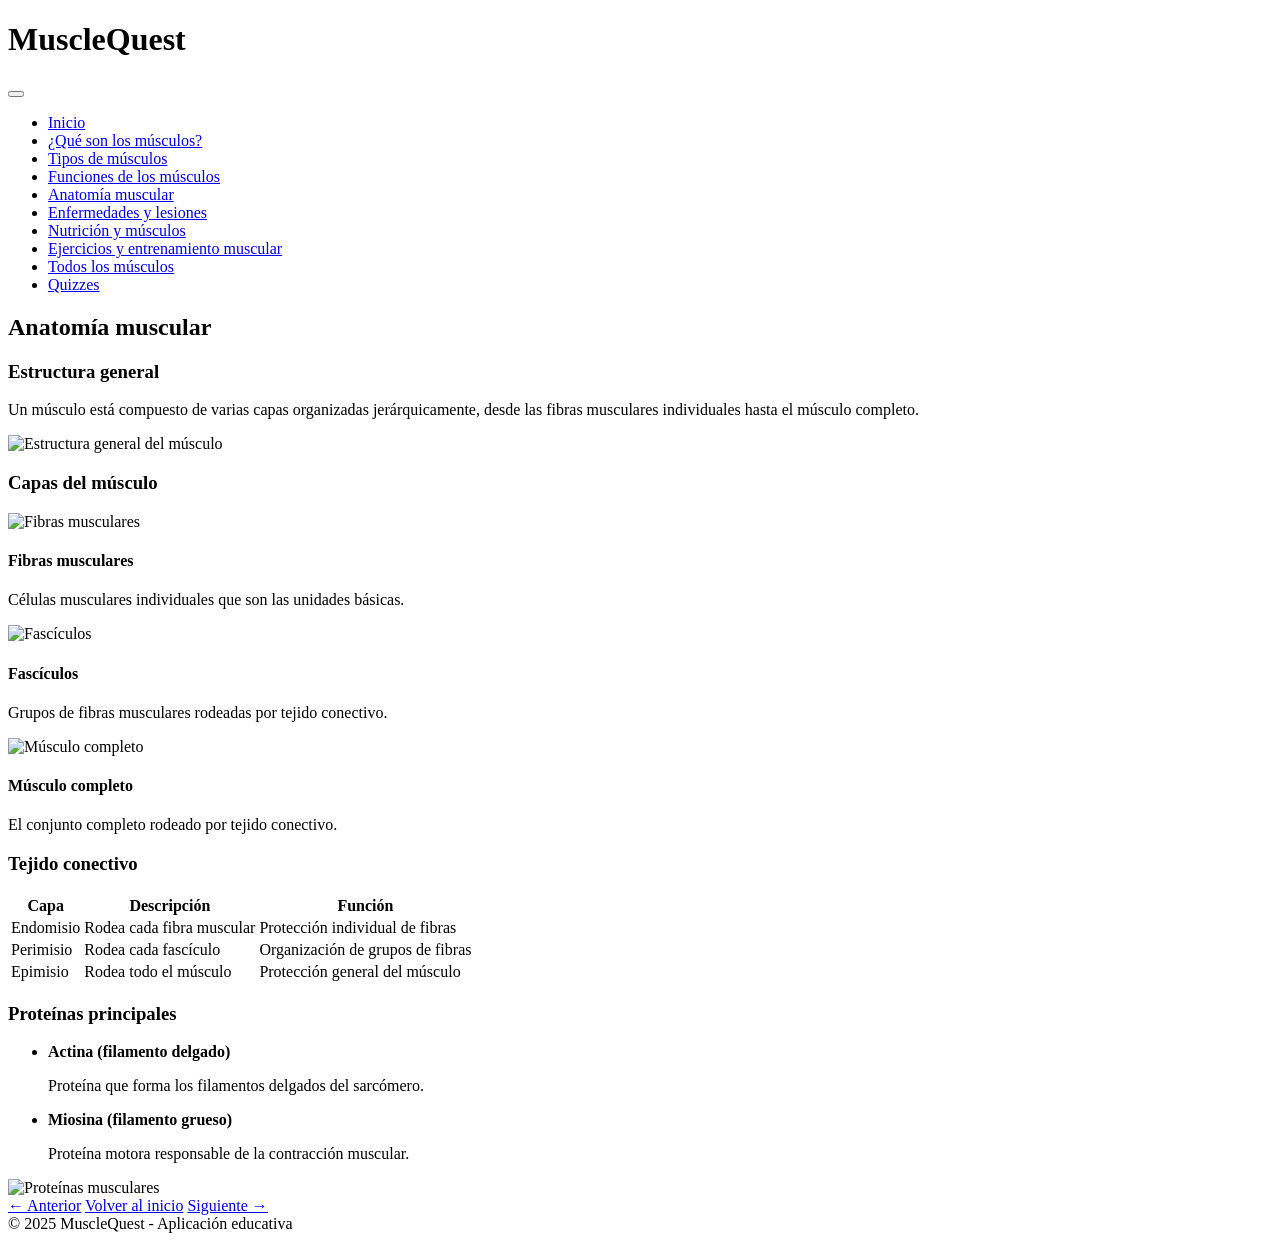
==== anatomia-muscular.html @ ca1c7f61 "Add files via upload" ====
<!DOCTYPE html>
<html lang="es">
<head>
    <meta charset="UTF-8">
    <meta name="viewport" content="width=device-width, initial-scale=1.0">
    <title>Anatomía muscular | MuscleQuest</title>
    <meta name="description" content="Explora la anatomía y estructura de los músculos del cuerpo humano.">
    <link rel="stylesheet" href="css/styles.css">
    <link rel="icon" type="image/x-icon" href="img/favicon.ico">
</head>
<body>
    <!-- Header con botón hamburguesa -->
    <header>
        <h1>MuscleQuest</h1>
        <button id="menu-btn" aria-label="Abrir menú" aria-expanded="false">
            <span></span>
            <span></span>
            <span></span>
        </button>
    </header>

    <!-- Menú de navegación -->
    <nav id="main-nav">
        <ul>
            <li><a href="index.html">Inicio</a></li>
            <li><a href="que-son-los-musculos.html">¿Qué son los músculos?</a></li>
            <li><a href="tipos-de-musculos.html">Tipos de músculos</a></li>
            <li><a href="funciones-de-los-musculos.html">Funciones de los músculos</a></li>
            <li><a href="anatomia-muscular.html">Anatomía muscular</a></li>
            <li><a href="enfermedades-y-lesiones.html">Enfermedades y lesiones</a></li>
            <li><a href="nutricion-y-musculos.html">Nutrición y músculos</a></li>
            <li><a href="ejercicios-y-entrenamiento-muscular.html">Ejercicios y entrenamiento muscular</a></li>
            <li><a href="todos-los-musculos.html">Todos los músculos</a></li>
            <li><a href="quizzes.html">Quizzes</a></li>
        </ul>
    </nav>

    <!-- Contenido principal -->
    <main>
        <h2>Anatomía muscular</h2>
        
        <!-- Introducción con imagen -->
        <section class="contenido-flex">
            <div class="texto-contenido">
                <h3>Estructura general</h3>
                <p>Un músculo está compuesto de varias capas organizadas jerárquicamente, 
                desde las fibras musculares individuales hasta el músculo completo.</p>
            </div>
            <img src="img/anatomia-general.jpg" alt="Estructura general del músculo" class="imagen-derecha">
        </section>

        <!-- Capas musculares -->
        <section class="capas-musculares">
            <h3>Capas del músculo</h3>
            <div class="grid-capas">
                <div class="capa-item">
                    <img src="img/fibras.jpg" alt="Fibras musculares">
                    <h4>Fibras musculares</h4>
                    <p>Células musculares individuales que son las unidades básicas.</p>
                </div>
                <div class="capa-item">
                    <img src="img/fasiculos.jpg" alt="Fascículos">
                    <h4>Fascículos</h4>
                    <p>Grupos de fibras musculares rodeadas por tejido conectivo.</p>
                </div>
                <div class="capa-item">
                    <img src="img/musculo-completo.jpg" alt="Músculo completo">
                    <h4>Músculo completo</h4>
                    <p>El conjunto completo rodeado por tejido conectivo.</p>
                </div>
            </div>
        </section>

        <!-- Tejido conectivo -->
        <section>
            <h3>Tejido conectivo</h3>
            <div class="tabla-contenedor">
                <table class="tabla-anatomia">
                    <thead>
                        <tr>
                            <th>Capa</th>
                            <th>Descripción</th>
                            <th>Función</th>
                        </tr>
                    </thead>
                    <tbody>
                        <tr>
                            <td>Endomisio</td>
                            <td>Rodea cada fibra muscular</td>
                            <td>Protección individual de fibras</td>
                        </tr>
                        <tr>
                            <td>Perimisio</td>
                            <td>Rodea cada fascículo</td>
                            <td>Organización de grupos de fibras</td>
                        </tr>
                        <tr>
                            <td>Epimisio</td>
                            <td>Rodea todo el músculo</td>
                            <td>Protección general del músculo</td>
                        </tr>
                    </tbody>
                </table>
            </div>
        </section>

        <!-- Proteínas principales -->
        <section class="contenido-flex reverse">
            <div class="texto-contenido">
                <h3>Proteínas principales</h3>
                <ul class="lista-proteinas">
                    <li>
                        <strong>Actina (filamento delgado)</strong>
                        <p>Proteína que forma los filamentos delgados del sarcómero.</p>
                    </li>
                    <li>
                        <strong>Miosina (filamento grueso)</strong>
                        <p>Proteína motora responsable de la contracción muscular.</p>
                    </li>
                </ul>
            </div>
            <img src="img/proteinas.jpg" alt="Proteínas musculares" class="imagen-derecha">
        </section>

        <!-- Navegación entre secciones -->
        <div class="navegacion-secciones">
            <a href="funciones-de-los-musculos.html" class="boton-nav">← Anterior</a>
            <a href="index.html" class="boton-volver">Volver al inicio</a>
            <a href="enfermedades-y-lesiones.html" class="boton-nav">Siguiente →</a>
        </div>
    </main>

    <!-- Footer -->
    <footer>
        © 2025 MuscleQuest - Aplicación educativa
    </footer>

    <!-- Scripts -->
    <script src="js/menu.js"></script>
</body>
</html>
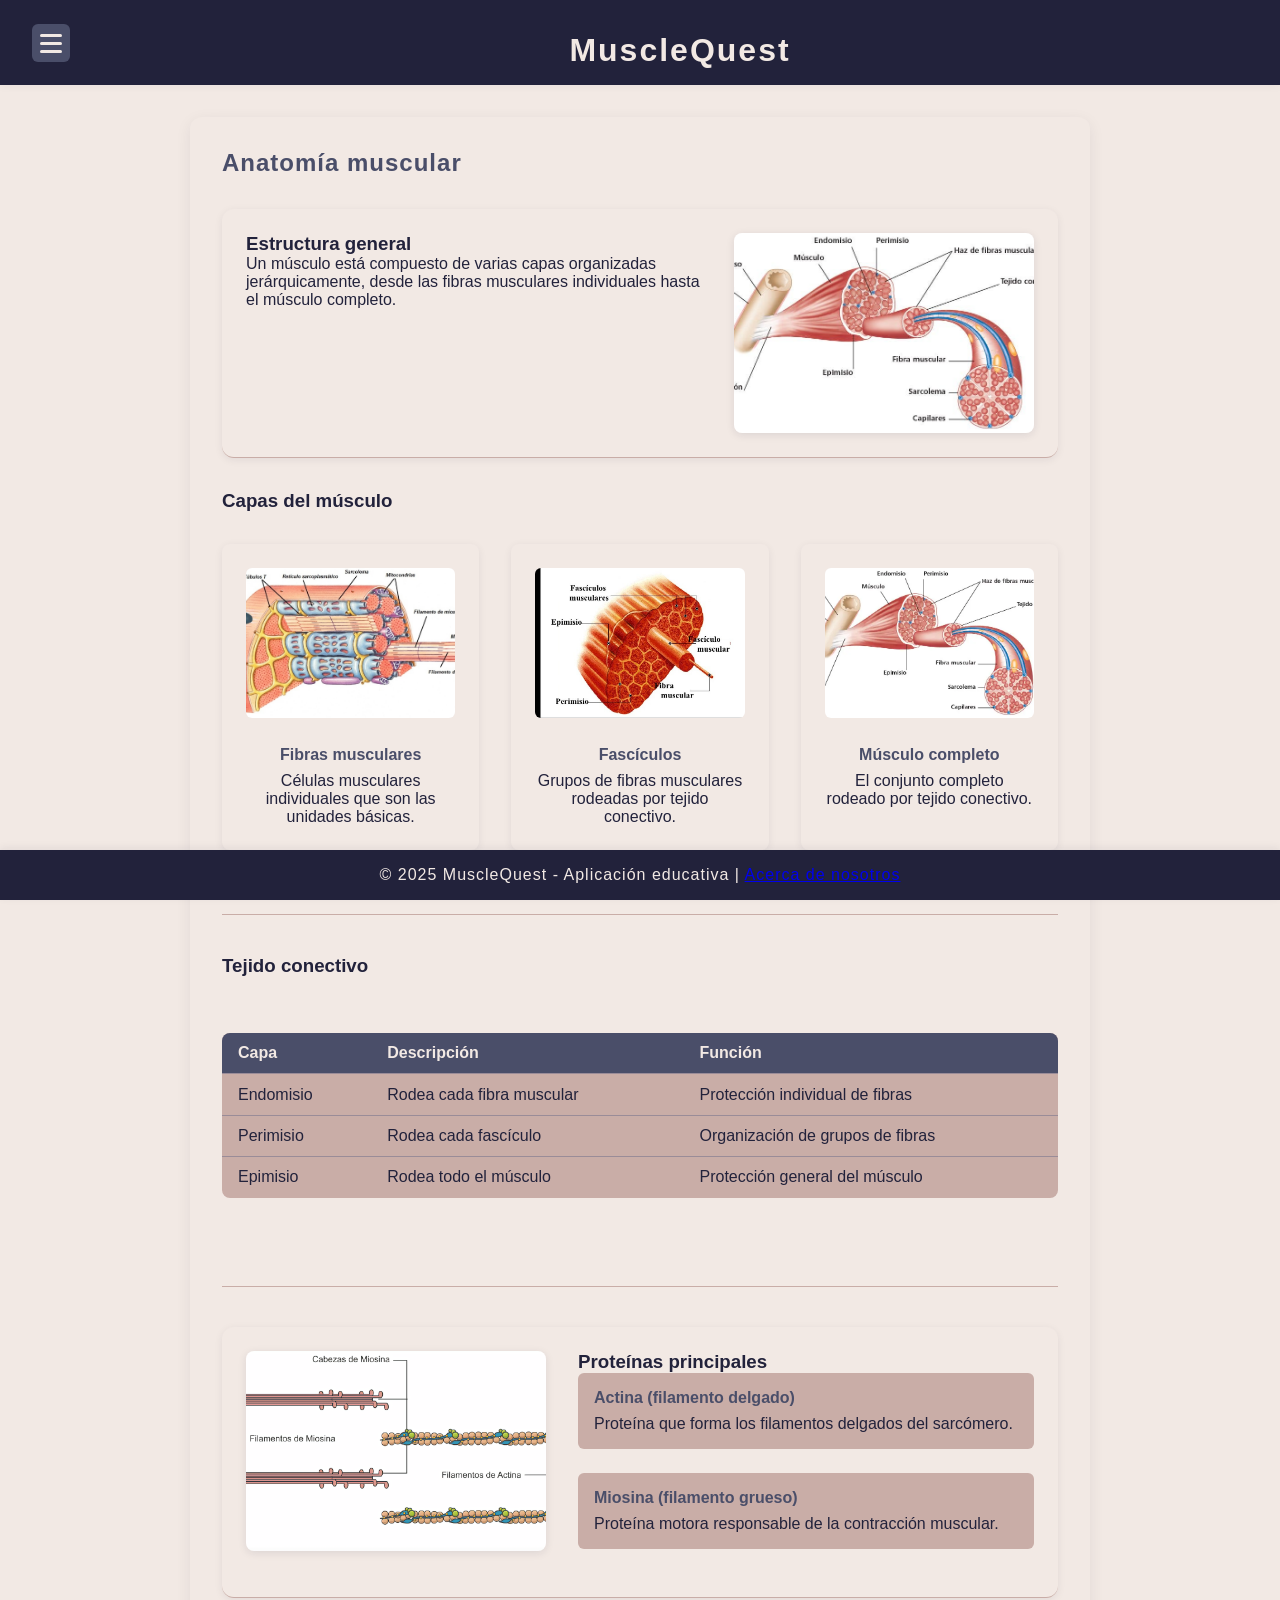
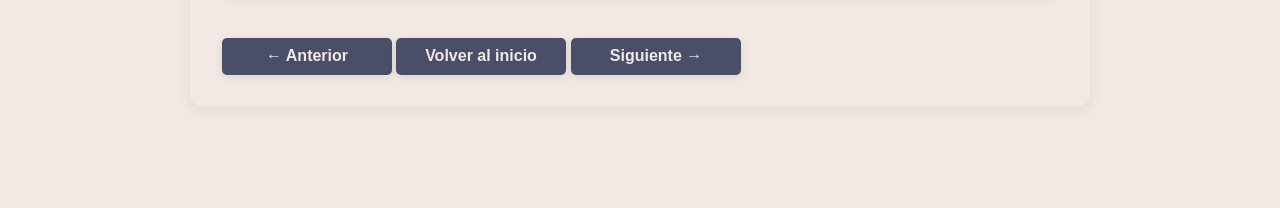
==== commit d74e3b6c: "Add files via upload" ====
--- a/anatomia-muscular.html
+++ b/anatomia-muscular.html
@@ -32,6 +32,7 @@
             <li><a href="ejercicios-y-entrenamiento-muscular.html">Ejercicios y entrenamiento muscular</a></li>
             <li><a href="todos-los-musculos.html">Todos los músculos</a></li>
             <li><a href="quizzes.html">Quizzes</a></li>
+            <li><a href="acerca-de-nosotros.html">Acerca de nosotros</a></li>
         </ul>
     </nav>
 
@@ -132,7 +133,7 @@
 
     <!-- Footer -->
     <footer>
-        © 2025 MuscleQuest - Aplicación educativa
+        © 2025 MuscleQuest - Aplicación educativa | <a href="acerca-de-nosotros.html">Acerca de nosotros</a>
     </footer>
 
     <!-- Scripts -->
--- a/css/styles.css
+++ b/css/styles.css
@@ -0,0 +1,1029 @@
+:root {
+    --azul-oscuro: #22223b;
+    --azul-gris: #4a4e69;
+    --lila-gris: #9a8c98;
+    --rosa-gris: #c9ada7;
+    --crema: #f2e9e4;
+    --blanco: #fff;
+}
+
+/* Reset básico */
+* { box-sizing: border-box; margin: 0; padding: 0; }
+
+body {
+    background: var(--crema);
+    color: var(--azul-oscuro);
+    font-family: 'Segoe UI', Arial, Helvetica, sans-serif;
+    min-height: 100vh;
+    padding-bottom: 70px;
+}
+
+/* Header */
+header {
+    background: var(--azul-oscuro);
+    color: var(--crema);
+    text-align: center;
+    padding: 2rem 0 1rem 0;
+    letter-spacing: 2px;
+    box-shadow: 0 2px 8px rgba(34,34,59,0.04);
+    position: relative;
+}
+
+/* Botón hamburguesa */
+#menu-btn {
+    position: absolute;
+    top: 1.5rem;
+    left: 2rem;
+    width: 38px;
+    height: 38px;
+    background: var(--azul-gris);
+    border: none;
+    border-radius: 6px;
+    display: flex;
+    flex-direction: column;
+    justify-content: center;
+    align-items: center;
+    gap: 5px;
+    cursor: pointer;
+    z-index: 200;
+    transition: background 0.2s;
+}
+#menu-btn span {
+    display: block;
+    width: 22px;
+    height: 3px;
+    background: var(--crema);
+    border-radius: 2px;
+    transition: all 0.3s;
+}
+#menu-btn.open span:nth-child(1) {
+    transform: translateY(8px) rotate(45deg);
+}
+#menu-btn.open span:nth-child(2) {
+    opacity: 0;
+}
+#menu-btn.open span:nth-child(3) {
+    transform: translateY(-8px) rotate(-45deg);
+}
+
+/* Menú lateral */
+nav#main-nav {
+    position: fixed;
+    top: 0;
+    left: -260px;
+    width: 240px;
+    height: 100vh;
+    background: var(--azul-oscuro);
+    box-shadow: 2px 0 12px rgba(34,34,59,0.10);
+    z-index: 150;
+    padding-top: 4.5rem;
+    transition: left 0.3s;
+    display: block;
+    overflow-y: auto;
+    overflow-x: hidden;
+}
+
+/* Estilos del scrollbar para el menú */
+nav#main-nav::-webkit-scrollbar {
+    width: 8px;
+}
+
+nav#main-nav::-webkit-scrollbar-track {
+    background: var(--azul-oscuro);
+}
+
+nav#main-nav::-webkit-scrollbar-thumb {
+    background: var(--azul-gris);
+    border-radius: 4px;
+}
+
+nav#main-nav::-webkit-scrollbar-thumb:hover {
+    background: var(--lila-gris);
+}
+
+/* Para Firefox */
+nav#main-nav {
+    scrollbar-width: thin;
+    scrollbar-color: var(--azul-gris) var(--azul-oscuro);
+}
+nav#main-nav.open {
+    left: 0;
+}
+nav#main-nav ul {
+    flex-direction: column;
+    align-items: flex-start;
+    padding-left: 1.5rem;
+    display: flex;
+}
+nav#main-nav li {
+    margin: 0.7rem 0;
+}
+nav#main-nav a {
+    color: var(--rosa-gris);
+    font-size: 1.08rem;
+    font-weight: 600;
+    padding: 0.5rem 0.8rem;
+    border-radius: 4px;
+    transition: background 0.3s, color 0.3s;
+    display: block;
+    width: 100%;
+}
+nav#main-nav a.active {
+    background: var(--azul-gris);
+    color: var(--crema);
+    text-decoration: underline;
+}
+nav#main-nav a:hover, nav#main-nav a:focus {
+    background: var(--lila-gris);
+    color: var(--azul-oscuro);
+    text-decoration: underline;
+}
+
+/* Main y secciones */
+main {
+    max-width: 900px;
+    margin: 2rem auto;
+    background: var(--crema);
+    border-radius: 12px;
+    box-shadow: 0 4px 16px rgba(34,34,59,0.07);
+    padding: 2rem;
+}
+section {
+    margin-bottom: 2.5rem;
+    border-bottom: 1px solid var(--rosa-gris);
+    padding-bottom: 2rem;
+}
+section:last-child {
+    border-bottom: none;
+    padding-bottom: 0;
+}
+h2 {
+    color: var(--azul-gris);
+    margin-bottom: 1rem;
+    font-size: 1.5rem;
+    letter-spacing: 1px;
+}
+.contenido-seccion {
+    display: flex;
+    align-items: flex-start;
+    gap: 1.5rem;
+    flex-wrap: wrap;
+}
+.img-seccion {
+    width: 120px;
+    height: 120px;
+    object-fit: cover;
+    border-radius: 10px;
+    box-shadow: 0 2px 8px rgba(34,34,59,0.10);
+    background: var(--lila-gris);
+    flex-shrink: 0;
+}
+.contenido-seccion p {
+    flex: 1 1 220px;
+    font-size: 1.08rem;
+    line-height: 1.6;
+    color: var(--azul-oscuro);
+}
+
+/* Botones de navegación animados */
+.boton-nav, .boton-volver {
+    display: inline-block;
+    background: var(--azul-gris);
+    color: var(--crema);
+    padding: 0.5em 1.3em;
+    border-radius: 5px;
+    text-decoration: none;
+    font-weight: bold;
+    transition: 
+        background 0.3s, 
+        color 0.3s, 
+        border 0.3s, 
+        transform 0.18s cubic-bezier(.4,2,.6,1), 
+        box-shadow 0.18s cubic-bezier(.4,2,.6,1);
+    margin-top: 0.5rem;
+    border: none;
+    min-width: 170px;
+    text-align: center;
+    font-size: 1rem;
+    line-height: 1.3;
+    white-space: normal;
+    word-break: break-word;
+    box-shadow: 0 2px 8px rgba(34,34,59,0.10);
+    cursor: pointer;
+    outline: none;
+    will-change: transform, box-shadow;
+}
+.boton-nav:hover, .boton-nav:focus,
+.boton-volver:hover, .boton-volver:focus {
+    background: var(--lila-gris);
+    color: var(--azul-oscuro);
+    border: 1px solid var(--azul-gris);
+    transform: translateY(-4px) scale(1.07);
+    box-shadow: 0 8px 24px rgba(34,34,59,0.18);
+}
+.boton-nav:active, .boton-volver:active {
+    animation: boton-bounce 0.18s;
+}
+@keyframes boton-bounce {
+    0%   { transform: scale(1) translateY(0); }
+    40%  { transform: scale(0.96) translateY(2px);}
+    100% { transform: scale(1.04) translateY(-2px);}
+}
+
+/* Footer fijo */
+footer {
+    position: fixed;
+    left: 0;
+    bottom: 0;
+    width: 100%;
+    background: var(--azul-oscuro);
+    color: var(--crema);
+    text-align: center;
+    padding: 1rem 0;
+    font-size: 1rem;
+    letter-spacing: 1px;
+    z-index: 100;
+    box-shadow: 0 -2px 8px rgba(34,34,59,0.07);
+}
+
+/* Responsive */
+@media (max-width: 700px) {
+    main {
+        padding: 1rem;
+    }
+    .contenido-seccion {
+        flex-direction: column;
+        align-items: center;
+        gap: 1rem;
+    }
+    .img-seccion {
+        width: 90px;
+        height: 90px;
+    }
+}
+@media (max-width: 400px) {
+    header h1 {
+        font-size: 1.3rem;
+    }
+    main {
+        padding: 0.5rem;
+    }
+    h2 {
+        font-size: 1.1rem;
+    }
+}
+
+/* Opcional: Ajuste del título para que no se superponga con el botón */
+header h1 {
+    margin-left: 80px;
+}
+
+table {
+    width: 100%;
+    border-collapse: collapse;
+    margin: 1.5rem 0;
+    background: var(--rosa-gris);
+    color: var(--azul-oscuro);
+    border-radius: 8px;
+    overflow: hidden;
+}
+th, td {
+    padding: 0.7em 1em;
+    border-bottom: 1px solid var(--lila-gris);
+    text-align: left;
+}
+th {
+    background: var(--azul-gris);
+    color: var(--crema);
+}
+tr:last-child td {
+    border-bottom: none;
+}
+blockquote {
+    border-left: 4px solid var(--azul-gris);
+    background: var(--rosa-gris);
+    margin: 1em 0;
+    padding: 1em 1.5em;
+    font-style: italic;
+    color: var(--azul-gris);
+}
+
+.contenido-flex {
+    display: flex;
+    gap: 2rem;
+    align-items: flex-start;
+    margin: 2rem 0;
+    padding: 1.5rem;
+    background: var(--crema);
+    border-radius: 12px;
+    box-shadow: 0 2px 8px rgba(34,34,59,0.07);
+}
+
+.contenido-flex.reverse {
+    flex-direction: row-reverse;
+}
+
+.texto-contenido {
+    flex: 1;
+}
+
+.imagen-derecha {
+    width: 300px;
+    height: 200px;
+    object-fit: cover;
+    border-radius: 8px;
+    box-shadow: 0 2px 8px rgba(34,34,59,0.1);
+}
+
+/* Estilos para tablas */
+.tabla-funciones {
+    width: 100%;
+    margin: 2rem 0;
+    border-collapse: collapse;
+    background: var(--crema);
+    border-radius: 8px;
+    overflow: hidden;
+}
+
+.tabla-funciones th,
+.tabla-funciones td {
+    padding: 1rem;
+    text-align: left;
+    border-bottom: 1px solid var(--rosa-gris);
+}
+
+.tabla-funciones th {
+    background: var(--azul-gris);
+    color: var(--crema);
+}
+
+/* Responsive */
+@media (max-width: 768px) {
+    .contenido-flex,
+    .contenido-flex.reverse {
+        flex-direction: column;
+    }
+    
+    .imagen-derecha {
+        width: 100%;
+        height: auto;
+        max-width: 300px;
+        margin: 1rem auto;
+    }
+}
+
+/* Grid para capas musculares */
+.grid-capas {
+    display: grid;
+    grid-template-columns: repeat(auto-fit, minmax(250px, 1fr));
+    gap: 2rem;
+    margin: 2rem 0;
+}
+
+.capa-item {
+    background: var(--crema);
+    padding: 1.5rem;
+    border-radius: 8px;
+    box-shadow: 0 2px 8px rgba(34,34,59,0.07);
+    text-align: center;
+}
+
+.capa-item img {
+    width: 100%;
+    height: 150px;
+    object-fit: cover;
+    border-radius: 6px;
+    margin-bottom: 1rem;
+}
+
+.capa-item h4 {
+    color: var(--azul-gris);
+    margin: 0.5rem 0;
+}
+
+/* Lista de proteínas */
+.lista-proteinas {
+    list-style: none;
+    padding: 0;
+}
+
+.lista-proteinas li {
+    margin-bottom: 1.5rem;
+    padding: 1rem;
+    background: var(--rosa-gris);
+    border-radius: 6px;
+}
+
+.lista-proteinas strong {
+    display: block;
+    color: var(--azul-gris);
+    margin-bottom: 0.5rem;
+}
+
+/* Tabla anatomía */
+.tabla-contenedor {
+    overflow-x: auto;
+    margin: 2rem 0;
+}
+
+.tabla-anatomia {
+    min-width: 600px;
+}
+
+/* Tarjetas de lesiones */
+.tarjetas-lesiones {
+    display: grid;
+    grid-template-columns: repeat(auto-fit, minmax(200px, 1fr));
+    gap: 1rem;
+    margin: 1rem 0;
+}
+
+.tarjeta {
+    background: var(--rosa-gris);
+    padding: 1.5rem;
+    border-radius: 8px;
+    box-shadow: 0 2px 8px rgba(34,34,59,0.07);
+}
+
+.tarjeta h4 {
+    color: var(--azul-gris);
+    margin-bottom: 0.5rem;
+}
+
+/* Lista de síntomas */
+.lista-sintomas {
+    list-style: none;
+    padding: 0;
+    margin: 1rem 0;
+}
+
+.lista-sintomas li {
+    padding: 0.5rem 0;
+    padding-left: 1.5rem;
+    position: relative;
+}
+
+.lista-sintomas li::before {
+    content: "•";
+    color: var(--azul-gris);
+    position: absolute;
+    left: 0;
+}
+
+/* Acordeón */
+.acordeon {
+    margin: 2rem 0;
+}
+
+.acordeon-item {
+    margin-bottom: 0.5rem;
+}
+
+.acordeon-boton {
+    width: 100%;
+    padding: 1rem;
+    background: var(--azul-gris);
+    color: var(--crema);
+    border: none;
+    border-radius: 6px;
+    text-align: left;
+    cursor: pointer;
+    transition: 
+        background 0.3s, 
+        color 0.3s, 
+        border 0.3s, 
+        transform 0.18s cubic-bezier(.4,2,.6,1), 
+        box-shadow 0.18s cubic-bezier(.4,2,.6,1);
+    font-weight: bold;
+    font-size: 1.08rem;
+    box-shadow: 0 2px 8px rgba(34,34,59,0.10);
+    will-change: transform, box-shadow;
+}
+
+.acordeon-boton:hover {
+    background: var(--lila-gris);
+    color: var(--azul-oscuro);
+    border: 1px solid var(--azul-gris);
+    transform: translateY(-4px) scale(1.02);
+    box-shadow: 0 8px 24px rgba(34,34,59,0.18);
+}
+
+.acordeon-boton:active {
+    animation: boton-bounce 0.18s;
+}
+
+.acordeon-contenido {
+    display: none;
+    padding: 1rem;
+    background: var(--crema);
+    border-radius: 0 0 6px 6px;
+}
+
+.acordeon-contenido.activo {
+    display: block;
+}
+
+.imagen-pequena {
+    width: 150px;
+    height: 150px;
+    object-fit: cover;
+    border-radius: 6px;
+}
+
+/* Tabs */
+.tabs {
+    display: flex;
+    gap: 0.5rem;
+    margin-bottom: 2rem;
+    flex-wrap: wrap;
+}
+
+.tab-btn {
+    padding: 0.8rem 1.5rem;
+    background: var(--rosa-gris);
+    border: none;
+    border-radius: 6px;
+    cursor: pointer;
+    color: var(--azul-oscuro);
+    font-weight: bold;
+    transition: all 0.3s;
+}
+
+.tab-btn.activo {
+    background: var(--azul-gris);
+    color: var(--crema);
+}
+
+.tab-contenido {
+    display: none;
+}
+
+.tab-contenido.activo {
+    display: block;
+}
+
+/* Grid de contracciones */
+.grid-contracciones {
+    display: grid;
+    grid-template-columns: repeat(auto-fit, minmax(220px, 1fr));
+    gap: 1.5rem;
+    margin: 2rem 0;
+}
+
+.tarjeta-contraccion {
+    background: var(--crema);
+    border-radius: 8px;
+    overflow: hidden;
+    box-shadow: 0 2px 8px rgba(34,34,59,0.07);
+    transition: transform 0.3s;
+}
+
+.tarjeta-contraccion:hover {
+    transform: translateY(-5px);
+}
+
+.tarjeta-contraccion img {
+    width: 100%;
+    height: 150px;
+    object-fit: cover;
+}
+
+.tarjeta-contraccion h4 {
+    padding: 1rem;
+    margin: 0;
+    color: var(--azul-gris);
+}
+
+.tarjeta-contraccion p {
+    padding: 0 1rem 1rem;
+    margin: 0;
+}
+
+/* Timeline */
+.timeline {
+    position: relative;
+    margin: 2rem 0;
+    padding: 2rem 0;
+}
+
+.timeline::before {
+    content: '';
+    position: absolute;
+    top: 0;
+    left: 50%;
+    width: 2px;
+    height: 100%;
+    background: var(--azul-gris);
+    transform: translateX(-50%);
+}
+
+.timeline-item {
+    margin: 2rem 0;
+    position: relative;
+}
+
+.timeline-contenido {
+    background: var(--crema);
+    padding: 1rem;
+    border-radius: 8px;
+    box-shadow: 0 2px 8px rgba(34,34,59,0.07);
+    width: calc(50% - 2rem);
+    margin-left: auto;
+}
+
+.timeline-item:nth-child(odd) .timeline-contenido {
+    margin-left: 0;
+    margin-right: auto;
+}
+
+/* Lista de ejercicios */
+.lista-ejercicios {
+    list-style: none;
+    padding: 0;
+    margin: 1rem 0;
+}
+
+.lista-ejercicios li {
+    padding: 0.5rem 0;
+    padding-left: 1.5rem;
+    position: relative;
+}
+
+.lista-ejercicios li::before {
+    content: "→";
+    color: var(--azul-gris);
+    position: absolute;
+    left: 0;
+}
+
+/* Grid de nutrientes */
+.nutrientes-grid {
+    display: grid;
+    grid-template-columns: repeat(auto-fit, minmax(280px, 1fr));
+    gap: 2rem;
+    margin: 2rem 0;
+}
+
+.nutriente-card {
+    background: var(--crema);
+    border-radius: 12px;
+    overflow: hidden;
+    box-shadow: 0 3px 10px rgba(34,34,59,0.1);
+}
+
+.nutriente-header {
+    position: relative;
+    height: 160px;
+    overflow: hidden;
+}
+
+.nutriente-header img {
+    width: 100%;
+    height: 100%;
+    object-fit: cover;
+}
+
+.nutriente-header h3 {
+    position: absolute;
+    bottom: 0;
+    left: 0;
+    right: 0;
+    margin: 0;
+    padding: 1rem;
+    background: linear-gradient(transparent, rgba(34,34,59,0.8));
+    color: var(--crema);
+}
+
+.nutriente-content {
+    padding: 1.5rem;
+}
+
+.lista-alimentos {
+    list-style: none;
+    padding: 0;
+    margin: 1rem 0;
+}
+
+.lista-alimentos li {
+    padding: 0.3rem 0;
+    padding-left: 1.5rem;
+    position: relative;
+}
+
+.lista-alimentos li::before {
+    content: "✓";
+    color: var(--azul-gris);
+    position: absolute;
+    left: 0;
+}
+
+.info-dosis {
+    margin-top: 1rem;
+    padding: 0.8rem;
+    background: var(--rosa-gris);
+    border-radius: 6px;
+    text-align: center;
+}
+
+/* Tabla de nutrientes */
+.tabla-scroll {
+    overflow-x: auto;
+    margin: 2rem 0;
+}
+
+.tabla-nutrientes {
+    width: 100%;
+    min-width: 600px;
+    border-collapse: collapse;
+}
+
+/* Suplementos */
+.suplementos-flex {
+    display: flex;
+    gap: 2rem;
+    overflow-x: auto;
+    padding: 1rem 0;
+    margin: 2rem 0;
+}
+
+.suplemento-card {
+    flex: 0 0 250px;
+    background: var(--crema);
+    border-radius: 8px;
+    overflow: hidden;
+    box-shadow: 0 2px 8px rgba(34,34,59,0.07);
+}
+
+.suplemento-card img {
+    width: 100%;
+    height: 150px;
+    object-fit: cover;
+}
+
+.suplemento-card h4 {
+    padding: 1rem 1rem 0.5rem;
+    margin: 0;
+    color: var(--azul-gris);
+}
+
+.suplemento-card p {
+    padding: 0 1rem;
+    margin: 0;
+    font-size: 0.9rem;
+}
+
+.dosis {
+    display: block;
+    text-align: center;
+    padding: 0.5rem;
+    background: var(--rosa-gris);
+    color: var(--azul-oscuro);
+    margin-top: 1rem;
+    font-weight: bold;
+}
+
+/* Hidratación */
+.hidratacion-tips {
+    background: var(--rosa-gris);
+    padding: 1.5rem;
+    border-radius: 8px;
+    margin-top: 1rem;
+}
+
+.hidratacion-tips h4 {
+    margin-top: 0;
+    color: var(--azul-gris);
+}
+
+/* Responsive */
+@media (max-width: 768px) {
+    .suplementos-flex {
+        padding-bottom: 1rem;
+    }
+    
+    .suplemento-card {
+        flex: 0 0 200px;
+    }
+}
+
+/* Estilos para la lista de músculos */
+.lista-musculos {
+    list-style: none;
+    padding: 0;
+    margin: 1rem 0;
+}
+
+.lista-musculos li {
+    margin: 0.5rem 0;
+    position: relative;
+}
+
+.musculo-btn {
+    width: 100%;
+    padding: 0.8rem 1rem;
+    background: var(--azul-gris);
+    color: var(--crema);
+    border: none;
+    border-radius: 4px;
+    text-align: left;
+    cursor: pointer;
+    transition: 
+        background 0.3s, 
+        color 0.3s, 
+        transform 0.18s cubic-bezier(.4,2,.6,1), 
+        box-shadow 0.18s cubic-bezier(.4,2,.6,1);
+    font-weight: bold;
+    font-size: 1rem;
+    box-shadow: 0 2px 8px rgba(34,34,59,0.10);
+    will-change: transform, box-shadow;
+    display: flex;
+    justify-content: space-between;
+    align-items: center;
+}
+
+.musculo-btn::after {
+    content: '+';
+    font-size: 1.5rem;
+    transition: transform 0.3s;
+}
+
+.musculo-btn.activo::after {
+    transform: rotate(45deg);
+}
+
+.musculo-btn:hover {
+    background: var(--lila-gris);
+    color: var(--azul-oscuro);
+    transform: translateX(10px);
+    box-shadow: 0 4px 12px rgba(34,34,59,0.15);
+}
+
+.musculo-btn:active {
+    animation: boton-bounce 0.18s;
+}
+
+.musculo-info {
+    max-height: 0;
+    overflow: hidden;
+    background: var(--crema);
+    border-radius: 0 0 8px 8px;
+    box-shadow: 0 4px 16px rgba(34,34,59,0.15);
+    transition: max-height 0.3s ease-out, padding 0.3s ease-out;
+    padding: 0;
+}
+
+.musculo-info.activo {
+    max-height: 1000px; /* Ajustar según el contenido máximo */
+    padding: 1.5rem;
+    margin-top: 0.5rem;
+}
+
+.info-contenido {
+    opacity: 0;
+    transform: translateY(-10px);
+    transition: opacity 0.3s, transform 0.3s;
+}
+
+.musculo-info.activo .info-contenido {
+    opacity: 1;
+    transform: translateY(0);
+}
+
+.info-contenido h4 {
+    color: var(--azul-gris);
+    margin: 0 0 1rem 0;
+    font-size: 1.2rem;
+}
+
+.caracteristicas-musculo {
+    list-style: none;
+    padding: 0;
+    margin: 1rem 0;
+}
+
+.caracteristicas-musculo li {
+    margin: 0.5rem 0;
+    padding: 0.5rem;
+    background: var(--rosa-gris);
+    border-radius: 4px;
+}
+
+.musculo-imagen {
+    width: 100%;
+    height: 200px;
+    object-fit: cover;
+    border-radius: 6px;
+    margin-top: 1rem;
+}
+
+/* Responsive para móviles */
+@media (max-width: 768px) {
+    .musculo-info {
+        position: fixed;
+        left: 50%;
+        top: 50%;
+        transform: translate(-50%, -50%) scale(0.9);
+        width: 90%;
+        max-width: 400px;
+        margin: 0;
+    }
+
+    .musculo-info.activo {
+        transform: translate(-50%, -50%) scale(1);
+    }
+}
+
+/* Estilos del formulario de contacto */
+.formulario-contacto {
+    background: var(--blanco);
+    padding: 2rem;
+    border-radius: 12px;
+    box-shadow: 0 4px 20px rgba(34,34,59,0.1);
+    max-width: 600px;
+    margin: 2rem auto;
+}
+
+.form-grupo {
+    margin-bottom: 1.5rem;
+}
+
+.form-grupo label {
+    display: block;
+    margin-bottom: 0.5rem;
+    font-weight: 600;
+    color: var(--azul-oscuro);
+    font-size: 0.95rem;
+}
+
+.form-grupo input,
+.form-grupo textarea {
+    width: 100%;
+    padding: 0.75rem;
+    border: 2px solid var(--rosa-gris);
+    border-radius: 8px;
+    font-size: 1rem;
+    font-family: inherit;
+    transition: border-color 0.3s, box-shadow 0.3s;
+    background: var(--blanco);
+}
+
+.form-grupo input:focus,
+.form-grupo textarea:focus {
+    outline: none;
+    border-color: var(--azul-gris);
+    box-shadow: 0 0 0 3px rgba(74,78,105,0.1);
+}
+
+.form-grupo input::placeholder,
+.form-grupo textarea::placeholder {
+    color: var(--lila-gris);
+    opacity: 0.7;
+}
+
+.form-grupo textarea {
+    resize: vertical;
+    min-height: 120px;
+}
+
+.boton-enviar {
+    background: var(--azul-oscuro);
+    color: var(--crema);
+    border: none;
+    padding: 1rem 2rem;
+    border-radius: 8px;
+    font-size: 1rem;
+    font-weight: 600;
+    cursor: pointer;
+    transition: all 0.3s;
+    width: 100%;
+    margin-top: 1rem;
+}
+
+.boton-enviar:hover {
+    background: var(--azul-gris);
+    transform: translateY(-2px);
+    box-shadow: 0 4px 12px rgba(34,34,59,0.2);
+}
+
+.boton-enviar:active {
+    transform: translateY(0);
+}
+
+.boton-enviar:focus {
+    outline: none;
+    box-shadow: 0 0 0 3px rgba(34,34,59,0.3);
+}
+
+/* Responsive para el formulario */
+@media (max-width: 768px) {
+    .formulario-contacto {
+        margin: 1rem;
+        padding: 1.5rem;
+    }
+    
+    .form-grupo input,
+    .form-grupo textarea {
+        padding: 0.6rem;
+        font-size: 0.95rem;
+    }
+}
